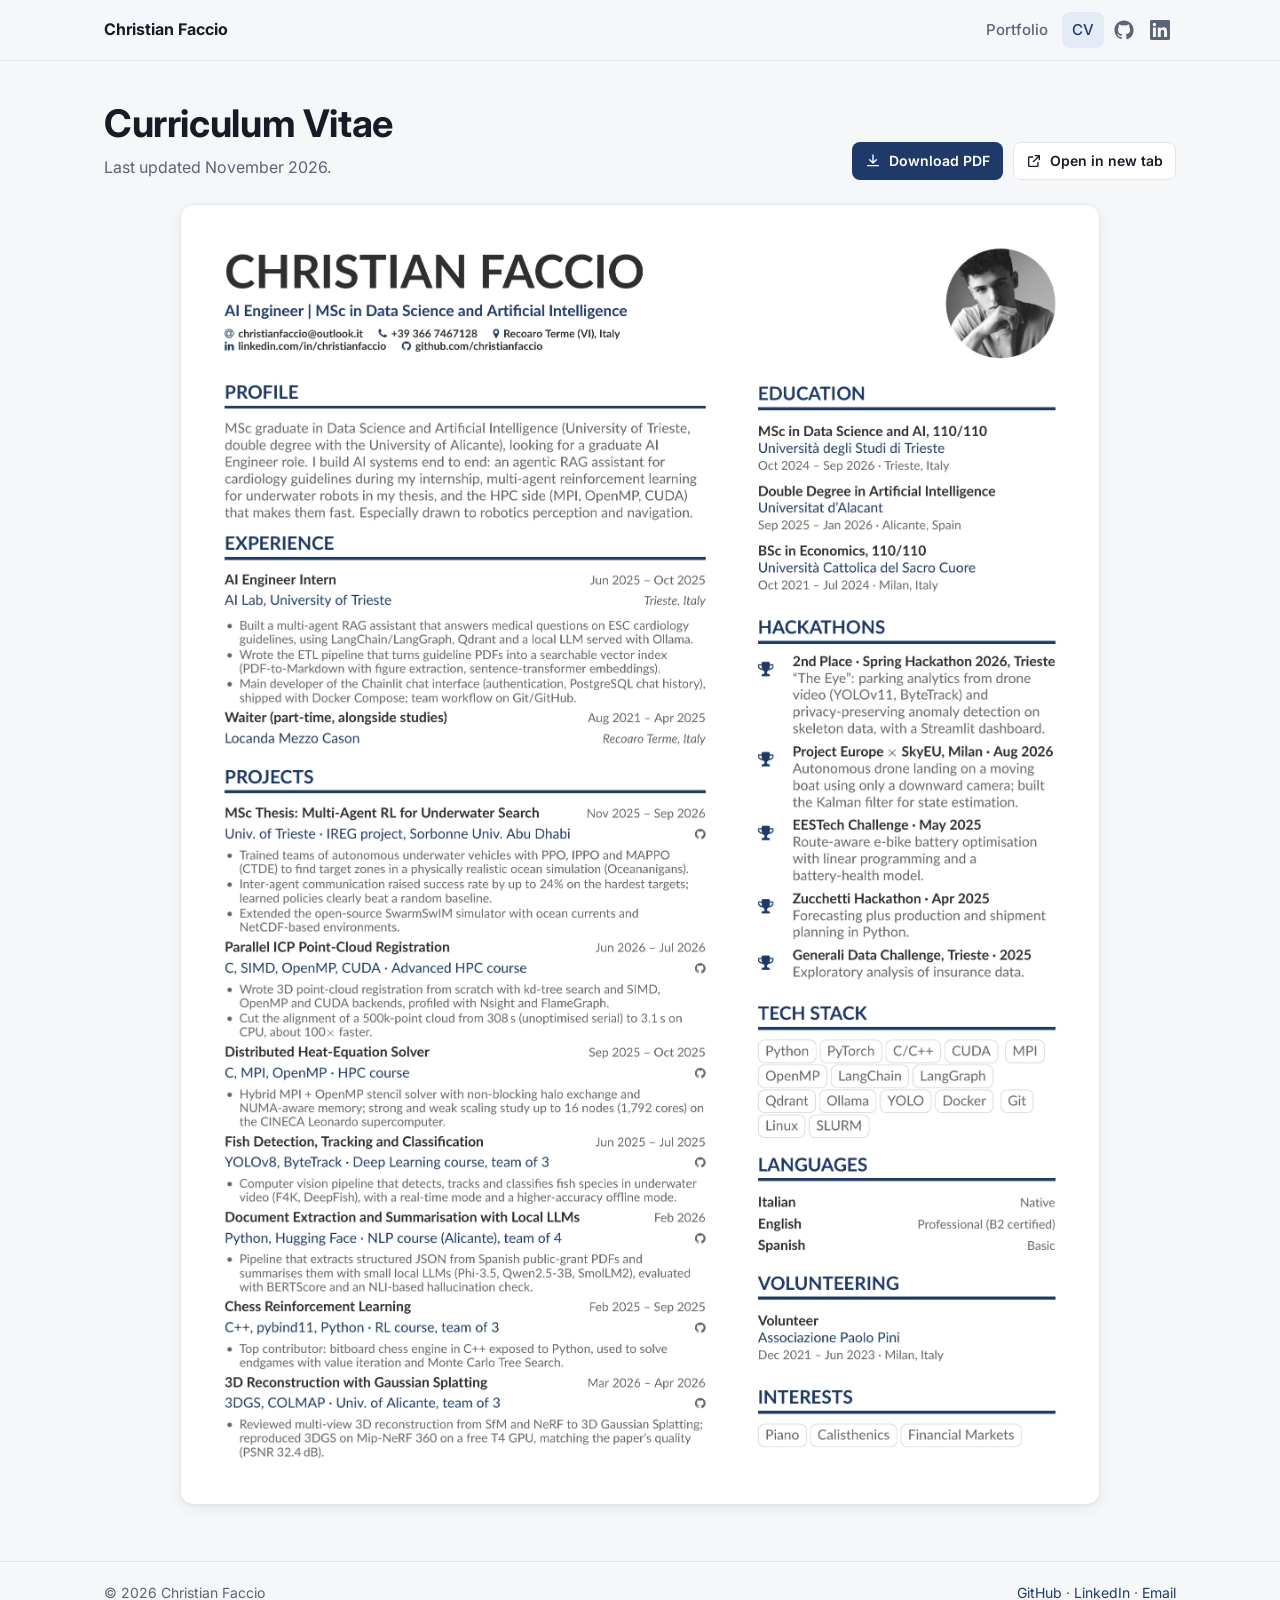
==== cv.html @ 8057119f "updated cv with new format and modern style, added more info, and the github pages with a new look, " ====
<!doctype html>
<html lang="en">
<head>
  <meta charset="utf-8">
  <meta name="viewport" content="width=device-width, initial-scale=1">
  <title>CV | Christian Faccio</title>
  <meta name="description" content="Curriculum vitae of Christian Faccio, AI Engineer.">
  <meta name="author" content="Christian Faccio">
  <meta property="og:title" content="CV | Christian Faccio">
  <meta property="og:description" content="Curriculum vitae of Christian Faccio, AI Engineer.">
  <meta property="og:type" content="website">
  <meta property="og:image" content="https://christianfaccio.github.io/assets/profile.webp">
  <link rel="icon" href="assets/favicon.svg" type="image/svg+xml">
  <link rel="preconnect" href="https://fonts.googleapis.com">
  <link rel="preconnect" href="https://fonts.gstatic.com" crossorigin>
  <link href="https://fonts.googleapis.com/css2?family=Inter:wght@400;500;600;700&display=swap" rel="stylesheet">
  <link rel="stylesheet" href="assets/style.css">
</head>
<body>
  <svg width="0" height="0" style="position:absolute" aria-hidden="true">
    <symbol id="i-github" viewBox="0 0 24 24"><path d="M12 .5C5.65.5.5 5.65.5 12c0 5.08 3.29 9.39 7.86 10.91.58.1.79-.25.79-.56v-2c-3.2.7-3.87-1.37-3.87-1.37-.52-1.33-1.28-1.68-1.28-1.68-1.04-.71.08-.7.08-.7 1.15.08 1.76 1.18 1.76 1.18 1.03 1.76 2.69 1.25 3.35.96.1-.75.4-1.25.73-1.54-2.55-.29-5.24-1.28-5.24-5.68 0-1.26.45-2.28 1.18-3.09-.12-.29-.51-1.46.11-3.04 0 0 .97-.31 3.17 1.18a11 11 0 0 1 5.77 0c2.2-1.49 3.17-1.18 3.17-1.18.62 1.58.23 2.75.11 3.04.74.81 1.18 1.83 1.18 3.09 0 4.41-2.69 5.38-5.25 5.67.41.36.78 1.06.78 2.14v3.17c0 .31.21.67.8.56A11.5 11.5 0 0 0 23.5 12C23.5 5.65 18.35.5 12 .5Z"/></symbol>
    <symbol id="i-linkedin" viewBox="0 0 24 24"><path d="M20.45 20.45h-3.56v-5.57c0-1.33-.02-3.04-1.85-3.04-1.85 0-2.14 1.45-2.14 2.94v5.67H9.34V9h3.42v1.56h.05c.48-.9 1.64-1.85 3.37-1.85 3.6 0 4.27 2.37 4.27 5.46v6.28ZM5.34 7.43a2.06 2.06 0 1 1 0-4.13 2.06 2.06 0 0 1 0 4.13ZM7.12 20.45H3.56V9h3.56v11.45ZM22.22 0H1.77C.79 0 0 .77 0 1.73v20.54C0 23.23.79 24 1.77 24h20.45c.98 0 1.78-.77 1.78-1.73V1.73C24 .77 23.2 0 22.22 0Z"/></symbol>
    <symbol id="i-mail" viewBox="0 0 24 24"><path fill="none" stroke="currentColor" stroke-width="2" stroke-linecap="round" stroke-linejoin="round" d="M3 6h18v12H3zM3 7l9 6 9-6"/></symbol>
    <symbol id="i-download" viewBox="0 0 24 24"><path fill="none" stroke="currentColor" stroke-width="2" stroke-linecap="round" stroke-linejoin="round" d="M12 3v12m0 0-5-5m5 5 5-5M4 19h16"/></symbol>
    <symbol id="i-external" viewBox="0 0 24 24"><path fill="none" stroke="currentColor" stroke-width="2" stroke-linecap="round" stroke-linejoin="round" d="M14 4h6v6M20 4l-9 9M18 14v5a1 1 0 0 1-1 1H5a1 1 0 0 1-1-1V7a1 1 0 0 1 1-1h5"/></symbol>
    <symbol id="i-file" viewBox="0 0 24 24"><path fill="none" stroke="currentColor" stroke-width="2" stroke-linecap="round" stroke-linejoin="round" d="M14 3H6a1 1 0 0 0-1 1v16a1 1 0 0 0 1 1h12a1 1 0 0 0 1-1V8zM14 3v5h5M9 13h6M9 17h6"/></symbol>
    <symbol id="i-grid" viewBox="0 0 24 24"><path fill="none" stroke="currentColor" stroke-width="2" stroke-linejoin="round" d="M4 4h7v7H4zM13 4h7v7h-7zM4 13h7v7H4zM13 13h7v7h-7z"/></symbol>
    <symbol id="i-text" viewBox="0 0 24 24"><path fill="none" stroke="currentColor" stroke-width="1.6" stroke-linecap="round" d="M4 6h16M4 10h16M4 14h10M4 18h7"/></symbol>
    <symbol id="i-code" viewBox="0 0 24 24"><path fill="none" stroke="currentColor" stroke-width="1.6" stroke-linecap="round" stroke-linejoin="round" d="m8 7-5 5 5 5M16 7l5 5-5 5M14 4l-4 16"/></symbol>
    <symbol id="i-drone" viewBox="0 0 24 24"><g fill="none" stroke="currentColor" stroke-width="1.6" stroke-linecap="round"><circle cx="5" cy="5" r="2.5"/><circle cx="19" cy="5" r="2.5"/><circle cx="5" cy="19" r="2.5"/><circle cx="19" cy="19" r="2.5"/><path d="M7 7l3 3M17 7l-3 3M7 17l3-3M17 17l-3-3"/><rect x="9.5" y="9.5" width="5" height="5" rx="1"/></g></symbol>
    <symbol id="i-server" viewBox="0 0 24 24"><g fill="none" stroke="currentColor" stroke-width="1.6" stroke-linecap="round"><rect x="3" y="4" width="18" height="6" rx="1.5"/><rect x="3" y="14" width="18" height="6" rx="1.5"/><path d="M7 7h.01M7 17h.01"/></g></symbol>
    <symbol id="i-book" viewBox="0 0 24 24"><path fill="none" stroke="currentColor" stroke-width="1.6" stroke-linecap="round" stroke-linejoin="round" d="M4 5a2 2 0 0 1 2-2h13v16H6a2 2 0 0 0-2 2zM4 21V5M8 7h7"/></symbol>
  </svg>

  <header class="site-header">
    <div class="container">
      <a class="brand" href="./">Christian Faccio</a>
      <nav class="nav" aria-label="Main">
        <a href="portfolio.html">Portfolio</a>
        <a href="cv.html" aria-current="page">CV</a>
        <a class="icon-link" href="https://github.com/christianfaccio" aria-label="GitHub"><svg class="icon" aria-hidden="true"><use href="#i-github"/></svg></a>
        <a class="icon-link" href="https://www.linkedin.com/in/christianfaccio/" aria-label="LinkedIn"><svg class="icon" aria-hidden="true"><use href="#i-linkedin"/></svg></a>
      </nav>
    </div>
  </header>
  <main>
    <section class="container">
      <div class="page-head page-head-row">
        <div>
          <h1>Curriculum Vitae</h1>
          <p>Last updated November 2026.</p>
        </div>
        <div class="page-head-actions">
          <a class="btn btn-primary btn-sm" href="docs/cv.pdf" download="Christian_Faccio_CV.pdf"><svg class="icon" aria-hidden="true"><use href="#i-download"/></svg>Download PDF</a>
          <a class="btn btn-secondary btn-sm" href="docs/cv.pdf" target="_blank" rel="noopener"><svg class="icon" aria-hidden="true"><use href="#i-external"/></svg>Open in new tab</a>
        </div>
      </div>
      <div class="cv-frame">
        <a href="docs/cv.pdf" target="_blank" rel="noopener" aria-label="Open the CV as PDF"><img src="assets/cv-preview.webp" width="2067" height="2924" alt="Christian Faccio CV, one page: profile, experience, projects, education, hackathons, tech stack and languages"></a>
      </div>
    </section>
  </main>
  <footer class="site-footer">
    <div class="container">
      <span>&copy; 2026 Christian Faccio</span>
      <span><a href="https://github.com/christianfaccio">GitHub</a> &middot; <a href="https://www.linkedin.com/in/christianfaccio/">LinkedIn</a> &middot; <a href="mailto:christianfaccio@outlook.it">Email</a></span>
    </div>
  </footer>
</body>
</html>
---- assets/style.css ----
/* ---------- Tokens ---------- */
:root {
  --bg: #f6f7f9;
  --surface: #ffffff;
  --surface-2: #eef1f6;
  --border: #e1e5ec;
  --text: #161b26;
  --muted: #5a6475;
  --accent: #1f3a68;
  --accent-hover: #2b4f8c;
  --accent-soft: #e4ebf6;
  --on-accent: #ffffff;
  --gold: #9a6b00;
  --gold-soft: #fbf1d9;
  --shadow: 0 1px 2px rgba(16, 24, 40, .04), 0 4px 16px rgba(16, 24, 40, .06);
  --radius: 14px;
  --max: 1120px;
  color-scheme: light;
}

@media (prefers-color-scheme: dark) {
  :root:not([data-theme="light"]) {
    --bg: #0d1117;
    --surface: #151b24;
    --surface-2: #1c2430;
    --border: #273141;
    --text: #e7ecf3;
    --muted: #9aa5b5;
    --accent: #8fb0e8;
    --accent-hover: #adc6f0;
    --accent-soft: #1d2a40;
    --on-accent: #0d1117;
    --gold: #f0c35a;
    --gold-soft: #3a2f14;
    --shadow: 0 1px 2px rgba(0, 0, 0, .3), 0 4px 16px rgba(0, 0, 0, .25);
    color-scheme: dark;
  }
}

/* ---------- Base ---------- */
*, *::before, *::after { box-sizing: border-box; }
html { -webkit-text-size-adjust: 100%; }
body {
  margin: 0;
  background: var(--bg);
  color: var(--text);
  font-family: "Inter", system-ui, -apple-system, "Segoe UI", Roboto, sans-serif;
  font-size: 16px;
  line-height: 1.6;
  -webkit-font-smoothing: antialiased;
  min-height: 100vh;
  display: flex;
  flex-direction: column;
}
main { flex: 1; }
a { color: var(--accent); text-decoration: none; }
a:hover { color: var(--accent-hover); }
img, video { max-width: 100%; display: block; }
h1, h2, h3 { line-height: 1.2; margin: 0; letter-spacing: -0.01em; }
.container { max-width: var(--max); margin: 0 auto; padding: 0 16px; }
@media (min-width: 640px) { .container { padding: 0 24px; } }

/* ---------- Header ---------- */
.site-header {
  position: sticky; top: 0; z-index: 10;
  background: color-mix(in srgb, var(--bg) 85%, transparent);
  backdrop-filter: saturate(160%) blur(10px);
  -webkit-backdrop-filter: saturate(160%) blur(10px);
  border-bottom: 1px solid var(--border);
}
.site-header .container {
  display: flex; align-items: center; justify-content: space-between;
  height: 60px; gap: 12px;
}
.brand { font-weight: 700; color: var(--text); white-space: nowrap; }
.brand:hover { color: var(--accent); }
.nav { display: flex; align-items: center; gap: 4px; }
.nav a {
  color: var(--muted); font-weight: 500; font-size: 15px;
  padding: 6px 10px; border-radius: 8px;
}
.nav a:hover { color: var(--text); background: var(--surface-2); }
.nav a[aria-current="page"] { color: var(--accent); background: var(--accent-soft); }
.nav .icon-link { padding: 6px; display: none; }
@media (min-width: 560px) { .nav .icon-link { display: inline-flex; } }

/* ---------- Buttons & icons ---------- */
.icon { width: 20px; height: 20px; fill: currentColor; flex: none; }
.btn {
  display: inline-flex; align-items: center; justify-content: center; gap: 8px;
  padding: 12px 22px; border-radius: 10px; font-weight: 600; font-size: 15px;
  border: 1px solid transparent; transition: background .15s, border-color .15s, color .15s;
  cursor: pointer;
}
.btn-primary { background: var(--accent); color: var(--on-accent); }
.btn-primary:hover { background: var(--accent-hover); color: var(--on-accent); }
.btn-secondary { background: var(--surface); color: var(--text); border-color: var(--border); }
.btn-secondary:hover { border-color: var(--accent); color: var(--accent); }
.btn-sm { padding: 7px 12px; font-size: 14px; border-radius: 8px; }
.btn-sm .icon { width: 16px; height: 16px; }

/* ---------- Home ---------- */
.hero {
  display: flex; flex-direction: column; align-items: center; text-align: center;
  padding: 56px 0 72px;
}
.hero-photo {
  width: 152px; height: 152px; border-radius: 50%; object-fit: cover;
  border: 4px solid var(--surface); box-shadow: var(--shadow);
}
.hero h1 { font-size: clamp(32px, 6vw, 48px); margin-top: 24px; }
.hero .tagline { color: var(--accent); font-weight: 600; font-size: 18px; margin: 8px 0 0; }
.hero .bio { max-width: 640px; color: var(--muted); font-size: 17px; margin: 24px 0 0; }
.hero .bio + .bio { margin-top: 12px; }
.hero-actions { display: flex; flex-wrap: wrap; justify-content: center; gap: 12px; margin-top: 32px; }
.hero-actions .btn { min-width: 180px; }
.socials { display: flex; gap: 8px; margin-top: 28px; }
.socials a {
  display: inline-flex; width: 42px; height: 42px; align-items: center; justify-content: center;
  border-radius: 50%; color: var(--muted); border: 1px solid var(--border); background: var(--surface);
}
.socials a:hover { color: var(--accent); border-color: var(--accent); }

/* ---------- Page heading ---------- */
.page-head { padding: 40px 0 24px; }
.page-head h1 { font-size: clamp(28px, 5vw, 38px); }
.page-head p { color: var(--muted); margin: 8px 0 0; max-width: 680px; }
.page-head-row { display: flex; flex-wrap: wrap; align-items: flex-end; justify-content: space-between; gap: 16px; }
.page-head-actions { display: flex; flex-wrap: wrap; gap: 10px; }

/* ---------- CV page ---------- */
.cv-frame {
  max-width: 920px; margin: 0 auto 56px; background: #fff;
  border: 1px solid var(--border); border-radius: var(--radius);
  box-shadow: var(--shadow); overflow: hidden;
}
.cv-frame img { width: 100%; height: auto; }

/* ---------- Portfolio ---------- */
.filters { display: flex; flex-wrap: wrap; gap: 8px; margin-bottom: 24px; }
.filter {
  font: inherit; font-size: 14px; font-weight: 500; color: var(--muted);
  background: var(--surface); border: 1px solid var(--border); border-radius: 999px;
  padding: 6px 14px; cursor: pointer;
}
.filter:hover { color: var(--text); border-color: var(--muted); }
.filter[aria-pressed="true"] { background: var(--accent); border-color: var(--accent); color: var(--on-accent); }

.grid { display: grid; grid-template-columns: 1fr; gap: 20px; padding-bottom: 56px; }
@media (min-width: 700px) { .grid { grid-template-columns: repeat(2, 1fr); } }
@media (min-width: 1040px) { .grid { grid-template-columns: repeat(3, 1fr); } }

.card {
  display: flex; flex-direction: column; background: var(--surface);
  border: 1px solid var(--border); border-radius: var(--radius); overflow: hidden;
  box-shadow: var(--shadow); transition: transform .15s, border-color .15s;
}
.card:hover { transform: translateY(-2px); border-color: color-mix(in srgb, var(--accent) 40%, var(--border)); }
.card[hidden] { display: none; }
.card-media {
  position: relative; aspect-ratio: 16 / 10; background: #fff; overflow: hidden;
  border-bottom: 1px solid var(--border);
}
.card-media img, .card-media video { width: 100%; height: 100%; object-fit: contain; }
.card-media.cover img, .card-media.cover video { object-fit: cover; }
.card-media.dark { background: #0b0f14; }
.card-media.placeholder {
  display: flex; align-items: center; justify-content: center;
  background: linear-gradient(135deg, var(--accent-soft), var(--surface-2));
  color: var(--accent);
}
.card-media.placeholder .icon { width: 56px; height: 56px; opacity: .8; }
.badge {
  position: absolute; top: 10px; left: 10px; font-size: 12px; font-weight: 700;
  padding: 4px 10px; border-radius: 999px; background: var(--surface); color: var(--accent);
  border: 1px solid var(--border); box-shadow: var(--shadow);
}
.badge.gold { background: var(--gold-soft); color: var(--gold); border-color: transparent; }
.card-body { display: flex; flex-direction: column; flex: 1; padding: 18px 18px 16px; }
.card-meta { font-size: 13px; color: var(--muted); margin-bottom: 6px; }
.card h2 { font-size: 18px; }
.card p { color: var(--muted); font-size: 15px; margin: 10px 0 0; }
.tags { display: flex; flex-wrap: wrap; gap: 6px; margin: 14px 0 0; padding: 0; list-style: none; }
.tags li {
  font-size: 12.5px; font-weight: 500; color: var(--text);
  background: var(--surface-2); border-radius: 6px; padding: 3px 8px;
}
.card-links { display: flex; flex-wrap: wrap; gap: 8px; margin-top: auto; padding-top: 16px; }

/* ---------- Footer ---------- */
.site-footer { border-top: 1px solid var(--border); color: var(--muted); font-size: 14px; }
.site-footer .container { display: flex; flex-wrap: wrap; justify-content: space-between; gap: 8px; padding-top: 20px; padding-bottom: 20px; }

@media (prefers-reduced-motion: reduce) {
  .card, .btn { transition: none; }
  .card:hover { transform: none; }
}
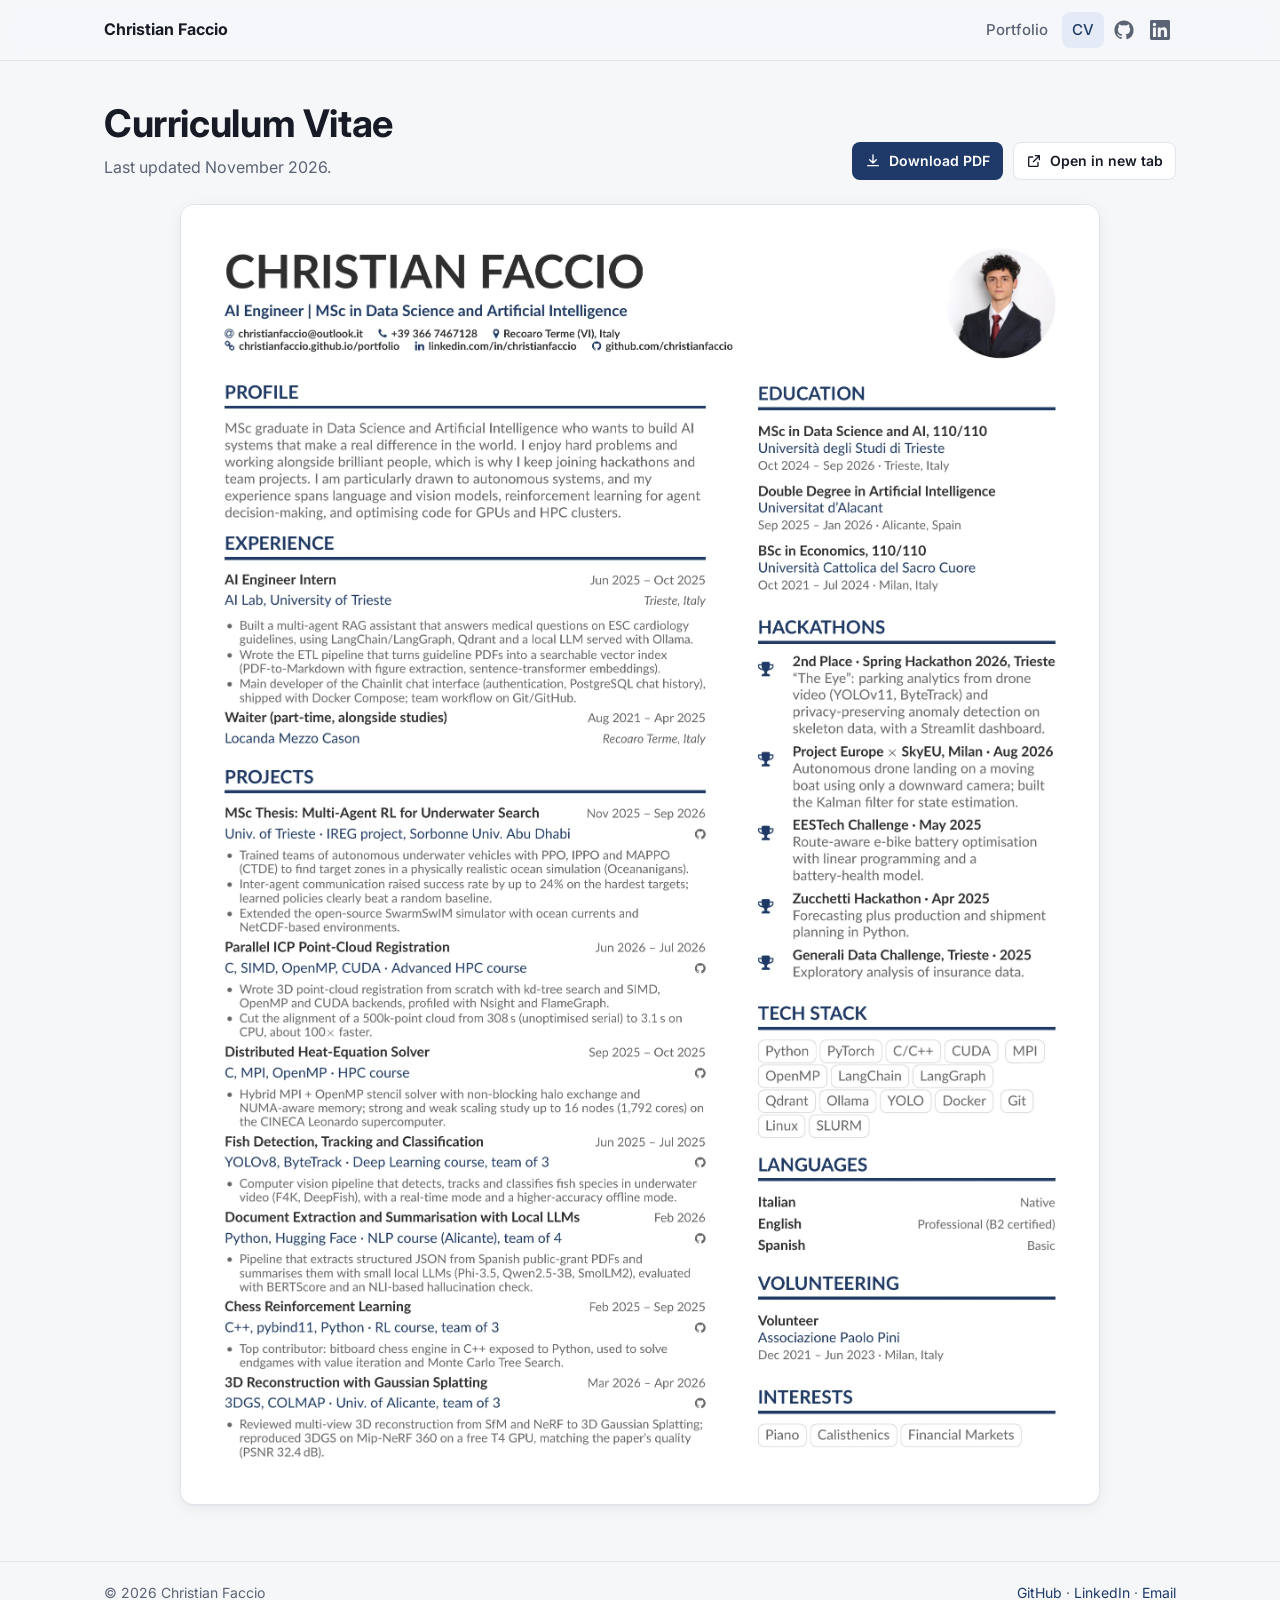
==== commit c0e14ae4: "modified profile photo" ====
--- a/cv.html
+++ b/cv.html
@@ -9,7 +9,7 @@
   <meta property="og:title" content="CV | Christian Faccio">
   <meta property="og:description" content="Curriculum vitae of Christian Faccio, AI Engineer.">
   <meta property="og:type" content="website">
-  <meta property="og:image" content="https://christianfaccio.github.io/assets/profile.webp">
+  <meta property="og:image" content="https://christianfaccio.github.io/assets/profile.webp?v=2">
   <link rel="icon" href="assets/favicon.svg" type="image/svg+xml">
   <link rel="preconnect" href="https://fonts.googleapis.com">
   <link rel="preconnect" href="https://fonts.gstatic.com" crossorigin>
@@ -56,7 +56,7 @@
         </div>
       </div>
       <div class="cv-frame">
-        <a href="docs/cv.pdf" target="_blank" rel="noopener" aria-label="Open the CV as PDF"><img src="assets/cv-preview.webp" width="2067" height="2924" alt="Christian Faccio CV, one page: profile, experience, projects, education, hackathons, tech stack and languages"></a>
+        <a href="docs/cv.pdf" target="_blank" rel="noopener" aria-label="Open the CV as PDF"><img src="assets/cv-preview.webp?v=2" width="2067" height="2924" alt="Christian Faccio CV, one page: profile, experience, projects, education, hackathons, tech stack and languages"></a>
       </div>
     </section>
   </main>
--- a/assets/style.css
+++ b/assets/style.css
@@ -102,7 +102,7 @@
 /* ---------- Home ---------- */
 .hero {
   display: flex; flex-direction: column; align-items: center; text-align: center;
-  padding: 56px 0 72px;
+  padding-top: 56px; padding-bottom: 72px;
 }
 .hero-photo {
   width: 152px; height: 152px; border-radius: 50%; object-fit: cover;
@@ -110,8 +110,10 @@
 }
 .hero h1 { font-size: clamp(32px, 6vw, 48px); margin-top: 24px; }
 .hero .tagline { color: var(--accent); font-weight: 600; font-size: 18px; margin: 8px 0 0; }
-.hero .bio { max-width: 640px; color: var(--muted); font-size: 17px; margin: 24px 0 0; }
-.hero .bio + .bio { margin-top: 12px; }
+.hero .bio { max-width: 680px; text-align: center; margin: 32px 0 0; }
+.hero .bio p { margin: 0 0 18px; color: var(--muted); font-size: 17px; line-height: 1.75; }
+.hero .bio p:first-child { color: var(--text); font-size: 18px; }
+.hero .bio p:last-child { margin-bottom: 0; }
 .hero-actions { display: flex; flex-wrap: wrap; justify-content: center; gap: 12px; margin-top: 32px; }
 .hero-actions .btn { min-width: 180px; }
 .socials { display: flex; gap: 8px; margin-top: 28px; }
